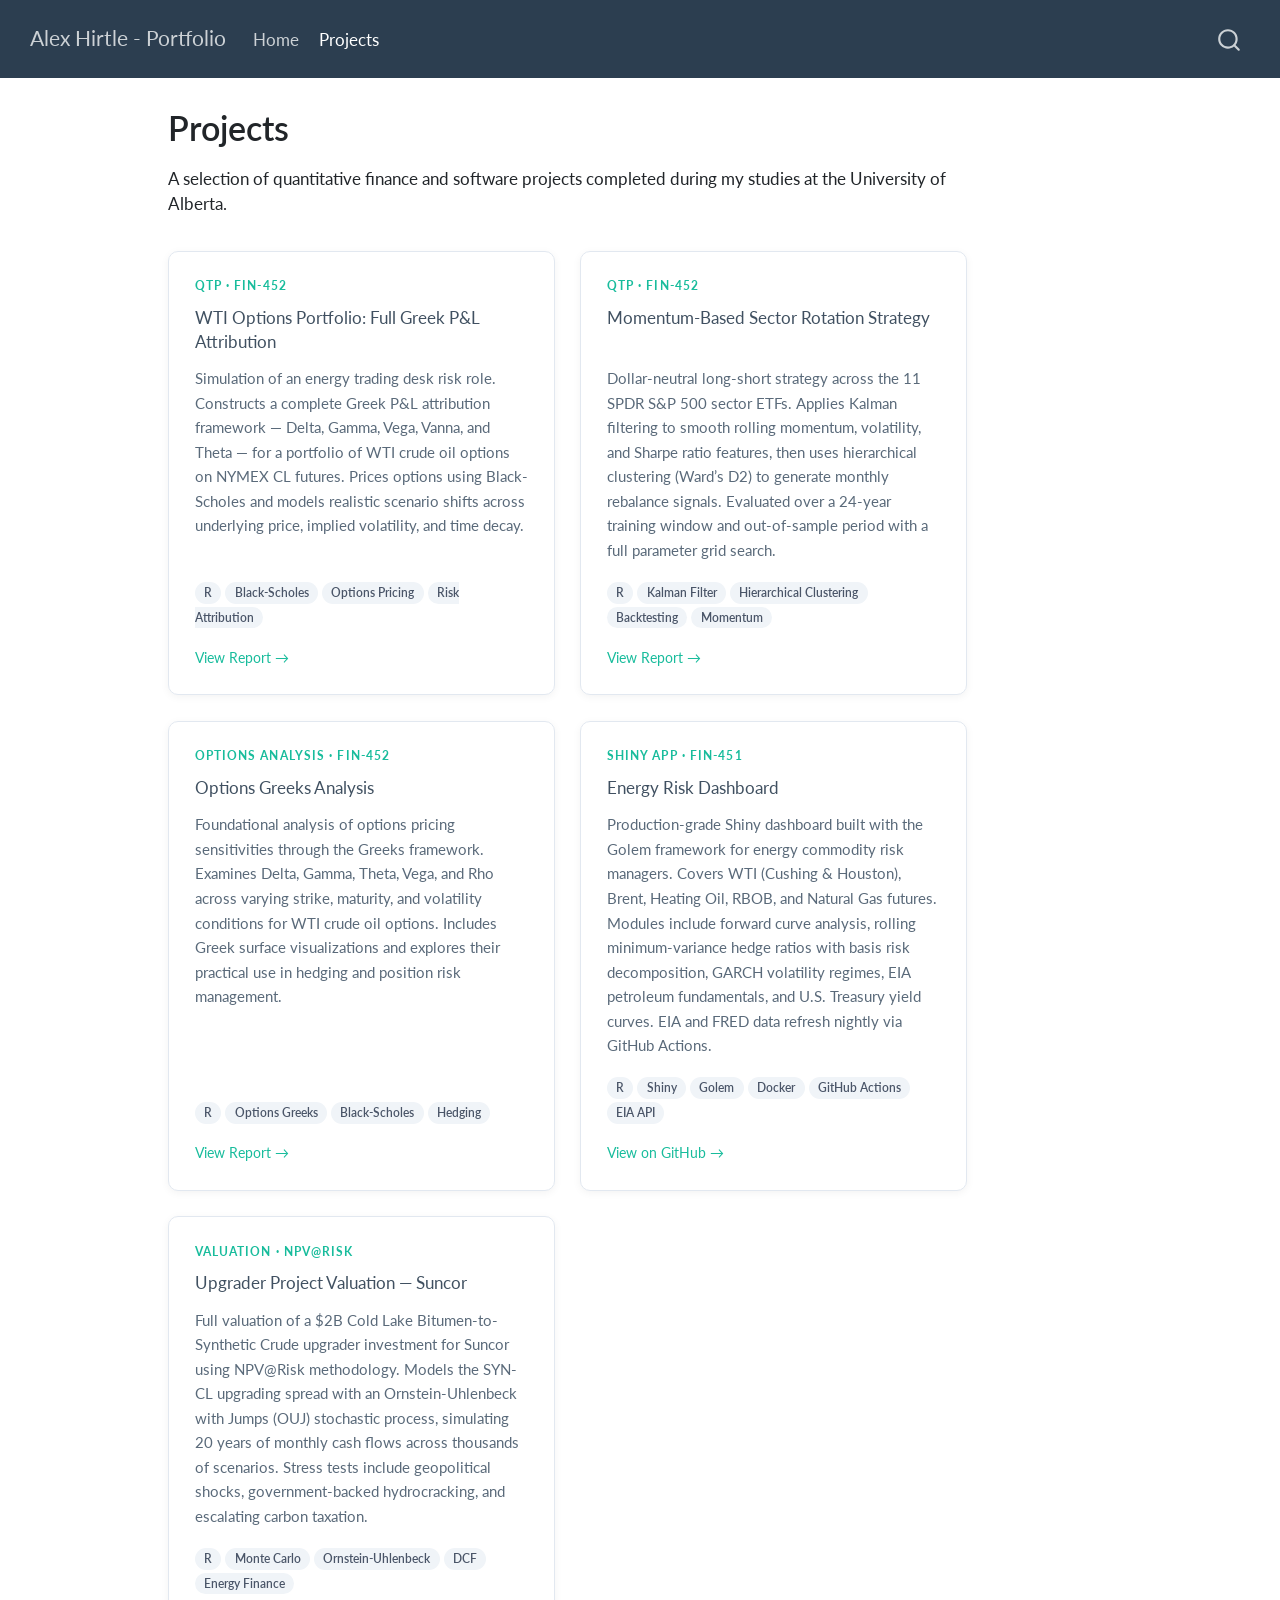
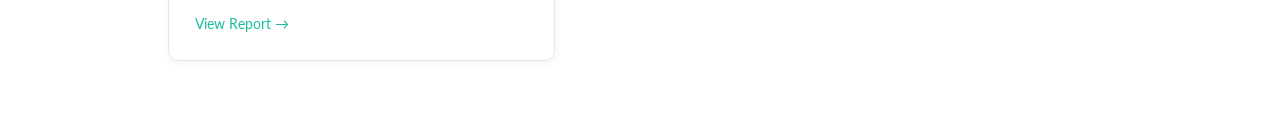
==== docs/projects.html @ 3a6fcc09 "Updated a lot, just missing image now" ====
<!DOCTYPE html>
<html xmlns="http://www.w3.org/1999/xhtml" lang="en" xml:lang="en"><head>

<meta charset="utf-8">
<meta name="generator" content="quarto-1.9.37">

<meta name="viewport" content="width=device-width, initial-scale=1.0, user-scalable=yes">


<title>Projects – Alex Hirtle - Portfolio</title>
<style>
/* Default styles provided by pandoc.
** See https://pandoc.org/MANUAL.html#variables-for-html for config info.
*/
code{white-space: pre-wrap;}
span.smallcaps{font-variant: small-caps;}
div.columns{display: flex; gap: min(4vw, 1.5em);}
div.column{flex: auto; overflow-x: auto;}
div.hanging-indent{margin-left: 1.5em; text-indent: -1.5em;}
ul.task-list{list-style: none;}
ul.task-list li input[type="checkbox"] {
  width: 0.8em;
  margin: 0 0.8em 0.2em -1em; /* quarto-specific, see https://github.com/quarto-dev/quarto-cli/issues/4556 */ 
  vertical-align: middle;
}
</style>


<script src="site_libs/quarto-nav/quarto-nav.js"></script>
<script src="site_libs/quarto-nav/headroom.min.js"></script>
<script src="site_libs/clipboard/clipboard.min.js"></script>
<script src="site_libs/quarto-search/autocomplete.umd.js"></script>
<script src="site_libs/quarto-search/fuse.min.js"></script>
<script src="site_libs/quarto-search/quarto-search.js"></script>
<meta name="quarto:offset" content="./">
<script src="site_libs/quarto-html/quarto.js" type="module"></script>
<script src="site_libs/quarto-html/tabsets/tabsets.js" type="module"></script>
<script src="site_libs/quarto-html/popper.min.js"></script>
<script src="site_libs/quarto-html/tippy.umd.min.js"></script>
<script src="site_libs/quarto-html/anchor.min.js"></script>
<link href="site_libs/quarto-html/tippy.css" rel="stylesheet">
<link href="site_libs/quarto-html/quarto-syntax-highlighting-7f8f88aac4f3542376d5c11b86a4c14d.css" rel="stylesheet" id="quarto-text-highlighting-styles">
<script src="site_libs/bootstrap/bootstrap.min.js"></script>
<link href="site_libs/bootstrap/bootstrap-icons.css" rel="stylesheet">
<link href="site_libs/bootstrap/bootstrap-e09789bbb6e2563e4ad6529c4c637996.min.css" rel="stylesheet" append-hash="true" id="quarto-bootstrap" data-mode="light">
<script id="quarto-search-options" type="application/json">{
  "location": "navbar",
  "copy-button": false,
  "collapse-after": 3,
  "panel-placement": "end",
  "type": "overlay",
  "limit": 50,
  "keyboard-shortcut": [
    "f",
    "/",
    "s"
  ],
  "show-item-context": false,
  "language": {
    "search-no-results-text": "No results",
    "search-matching-documents-text": "matching documents",
    "search-copy-link-title": "Copy link to search",
    "search-hide-matches-text": "Hide additional matches",
    "search-more-match-text": "more match in this document",
    "search-more-matches-text": "more matches in this document",
    "search-clear-button-title": "Clear",
    "search-text-placeholder": "",
    "search-detached-cancel-button-title": "Cancel",
    "search-submit-button-title": "Submit",
    "search-label": "Search"
  }
}</script>


<link rel="stylesheet" href="styles.css">
</head>

<body class="nav-fixed quarto-light">

<div id="quarto-search-results"></div>
  <header id="quarto-header" class="headroom fixed-top">
    <nav class="navbar navbar-expand-lg " data-bs-theme="dark">
      <div class="navbar-container container-fluid">
      <div class="navbar-brand-container mx-auto">
    <a class="navbar-brand" href="./index.html">
    <span class="navbar-title">Alex Hirtle - Portfolio</span>
    </a>
  </div>
            <div id="quarto-search" class="" title="Search"></div>
          <button class="navbar-toggler" type="button" data-bs-toggle="collapse" data-bs-target="#navbarCollapse" aria-controls="navbarCollapse" role="menu" aria-expanded="false" aria-label="Toggle navigation" onclick="if (window.quartoToggleHeadroom) { window.quartoToggleHeadroom(); }">
  <span class="navbar-toggler-icon"></span>
</button>
          <div class="collapse navbar-collapse" id="navbarCollapse">
            <ul class="navbar-nav navbar-nav-scroll me-auto">
  <li class="nav-item">
    <a class="nav-link" href="./index.html"> 
<span class="menu-text">Home</span></a>
  </li>  
  <li class="nav-item">
    <a class="nav-link active" href="./projects.html" aria-current="page"> 
<span class="menu-text">Projects</span></a>
  </li>  
</ul>
          </div> <!-- /navcollapse -->
            <div class="quarto-navbar-tools">
</div>
      </div> <!-- /container-fluid -->
    </nav>
</header>
<!-- content -->
<div id="quarto-content" class="quarto-container page-columns page-rows-contents page-layout-article page-navbar">
<!-- sidebar -->
<!-- margin-sidebar -->
    <div id="quarto-margin-sidebar" class="sidebar margin-sidebar zindex-bottom">
        
    </div>
<!-- main -->
<main class="content" id="quarto-document-content">

<header id="title-block-header" class="quarto-title-block default">
<div class="quarto-title">
<h1 class="title">Projects</h1>
</div>



<div class="quarto-title-meta">

    
  
    
  </div>
  


</header>


<p>A selection of quantitative finance and software projects completed during my studies at the University of Alberta.</p>
<div class="project-grid">
<div class="project-card">
<div class="project-label">
QTP · Fin-452
</div>
<h5 class="anchored">
<a href="projects/Alex_Hirtle_1719121.html">WTI Options Portfolio: Full Greek P&amp;L Attribution</a>
</h5>
<p>
Simulation of an energy trading desk risk role. Constructs a complete Greek P&amp;L attribution framework — Delta, Gamma, Vega, Vanna, and Theta — for a portfolio of WTI crude oil options on NYMEX CL futures. Prices options using Black-Scholes and models realistic scenario shifts across underlying price, implied volatility, and time decay.
</p>
<div class="tech-tags">
<p><span class="tech-tag">R</span> <span class="tech-tag">Black-Scholes</span> <span class="tech-tag">Options Pricing</span> <span class="tech-tag">Risk Attribution</span></p>
</div>
<div class="project-link">
<a href="projects/Alex_Hirtle_1719121.html">View Report →</a>
</div>
</div>
<div class="project-card">
<div class="project-label">
QTP · Fin-452
</div>
<h5 class="anchored">
<a href="projects/QTP.html">Momentum-Based Sector Rotation Strategy</a>
</h5>
<p>
Dollar-neutral long-short strategy across the 11 SPDR S&amp;P 500 sector ETFs. Applies Kalman filtering to smooth rolling momentum, volatility, and Sharpe ratio features, then uses hierarchical clustering (Ward’s D2) to generate monthly rebalance signals. Evaluated over a 24-year training window and out-of-sample period with a full parameter grid search.
</p>
<div class="tech-tags">
<p><span class="tech-tag">R</span> <span class="tech-tag">Kalman Filter</span> <span class="tech-tag">Hierarchical Clustering</span> <span class="tech-tag">Backtesting</span> <span class="tech-tag">Momentum</span></p>
</div>
<div class="project-link">
<a href="projects/QTP.html">View Report →</a>
</div>
</div>
<div class="project-card">
<div class="project-label">
Options Analysis · Fin-452
</div>
<h5 class="anchored">
<a href="projects/p1-options_greeks.html">Options Greeks Analysis</a>
</h5>
<p>
Foundational analysis of options pricing sensitivities through the Greeks framework. Examines Delta, Gamma, Theta, Vega, and Rho across varying strike, maturity, and volatility conditions for WTI crude oil options. Includes Greek surface visualizations and explores their practical use in hedging and position risk management.
</p>
<div class="tech-tags">
<p><span class="tech-tag">R</span> <span class="tech-tag">Options Greeks</span> <span class="tech-tag">Black-Scholes</span> <span class="tech-tag">Hedging</span></p>
</div>
<div class="project-link">
<a href="projects/p1-options_greeks.html">View Report →</a>
</div>
</div>
<div class="project-card">
<div class="project-label">
Shiny App · Fin-451
</div>
<h5 class="anchored">
<a href="https://github.com/PassiveAlex/Fin-451-Golem" target="_blank">Energy Risk Dashboard</a>
</h5>
<p>
Production-grade Shiny dashboard built with the Golem framework for energy commodity risk managers. Covers WTI (Cushing &amp; Houston), Brent, Heating Oil, RBOB, and Natural Gas futures. Modules include forward curve analysis, rolling minimum-variance hedge ratios with basis risk decomposition, GARCH volatility regimes, EIA petroleum fundamentals, and U.S. Treasury yield curves. EIA and FRED data refresh nightly via GitHub Actions.
</p>
<div class="tech-tags">
<p><span class="tech-tag">R</span> <span class="tech-tag">Shiny</span> <span class="tech-tag">Golem</span> <span class="tech-tag">Docker</span> <span class="tech-tag">GitHub Actions</span> <span class="tech-tag">EIA API</span></p>
</div>
<div class="project-link">
<a href="https://github.com/PassiveAlex/Fin-451-Golem" target="_blank">View on GitHub →</a>
</div>
</div>
<div class="project-card">
<div class="project-label">
Valuation · NPV@Risk
</div>
<h5 class="anchored">
<a href="projects/Upgrader_Master_Document.html">Upgrader Project Valuation — Suncor</a>
</h5>
<p>
Full valuation of a $2B Cold Lake Bitumen-to-Synthetic Crude upgrader investment for Suncor using NPV@Risk methodology. Models the SYN-CL upgrading spread with an Ornstein-Uhlenbeck with Jumps (OUJ) stochastic process, simulating 20 years of monthly cash flows across thousands of scenarios. Stress tests include geopolitical shocks, government-backed hydrocracking, and escalating carbon taxation.
</p>
<div class="tech-tags">
<p><span class="tech-tag">R</span> <span class="tech-tag">Monte Carlo</span> <span class="tech-tag">Ornstein-Uhlenbeck</span> <span class="tech-tag">DCF</span> <span class="tech-tag">Energy Finance</span></p>
</div>
<div class="project-link">
<a href="projects/Upgrader_Master_Document.html">View Report →</a>
</div>
</div>
</div>



</main> <!-- /main -->
<script id="quarto-html-after-body" type="application/javascript">
  window.document.addEventListener("DOMContentLoaded", function (event) {
    const icon = "";
    const anchorJS = new window.AnchorJS();
    anchorJS.options = {
      placement: 'right',
      icon: icon
    };
    anchorJS.add('.anchored');
    const isCodeAnnotation = (el) => {
      for (const clz of el.classList) {
        if (clz.startsWith('code-annotation-')) {                     
          return true;
        }
      }
      return false;
    }
    const onCopySuccess = function(e) {
      // button target
      const button = e.trigger;
      // don't keep focus
      button.blur();
      // flash "checked"
      button.classList.add('code-copy-button-checked');
      var currentTitle = button.getAttribute("title");
      button.setAttribute("title", "Copied!");
      let tooltip;
      if (window.bootstrap) {
        button.setAttribute("data-bs-toggle", "tooltip");
        button.setAttribute("data-bs-placement", "left");
        button.setAttribute("data-bs-title", "Copied!");
        tooltip = new bootstrap.Tooltip(button, 
          { trigger: "manual", 
            customClass: "code-copy-button-tooltip",
            offset: [0, -8]});
        tooltip.show();    
      }
      setTimeout(function() {
        if (tooltip) {
          tooltip.hide();
          button.removeAttribute("data-bs-title");
          button.removeAttribute("data-bs-toggle");
          button.removeAttribute("data-bs-placement");
        }
        button.setAttribute("title", currentTitle);
        button.classList.remove('code-copy-button-checked');
      }, 1000);
      // clear code selection
      e.clearSelection();
    }
    const getTextToCopy = function(trigger) {
      const outerScaffold = trigger.parentElement.cloneNode(true);
      const codeEl = outerScaffold.querySelector('code');
      for (const childEl of codeEl.children) {
        if (isCodeAnnotation(childEl)) {
          childEl.remove();
        }
      }
      return codeEl.innerText;
    }
    const clipboard = new window.ClipboardJS('.code-copy-button:not([data-in-quarto-modal])', {
      text: getTextToCopy
    });
    clipboard.on('success', onCopySuccess);
    if (window.document.getElementById('quarto-embedded-source-code-modal')) {
      const clipboardModal = new window.ClipboardJS('.code-copy-button[data-in-quarto-modal]', {
        text: getTextToCopy,
        container: window.document.getElementById('quarto-embedded-source-code-modal')
      });
      clipboardModal.on('success', onCopySuccess);
    }
      var localhostRegex = new RegExp(/^(?:http|https):\/\/localhost\:?[0-9]*\//);
      var mailtoRegex = new RegExp(/^mailto:/);
        var filterRegex = new RegExp('/' + window.location.host + '/');
      var isInternal = (href) => {
          return filterRegex.test(href) || localhostRegex.test(href) || mailtoRegex.test(href);
      }
      // Inspect non-navigation links and adorn them if external
     var links = window.document.querySelectorAll('a[href]:not(.nav-link):not(.navbar-brand):not(.toc-action):not(.sidebar-link):not(.sidebar-item-toggle):not(.pagination-link):not(.no-external):not([aria-hidden]):not(.dropdown-item):not(.quarto-navigation-tool):not(.about-link)');
      for (var i=0; i<links.length; i++) {
        const link = links[i];
        if (!isInternal(link.href)) {
          // undo the damage that might have been done by quarto-nav.js in the case of
          // links that we want to consider external
          if (link.dataset.originalHref !== undefined) {
            link.href = link.dataset.originalHref;
          }
        }
      }
    function tippyHover(el, contentFn, onTriggerFn, onUntriggerFn) {
      const config = {
        allowHTML: true,
        maxWidth: 500,
        delay: 100,
        arrow: false,
        appendTo: function(el) {
            return el.parentElement;
        },
        interactive: true,
        interactiveBorder: 10,
        theme: 'quarto',
        placement: 'bottom-start',
      };
      if (contentFn) {
        config.content = contentFn;
      }
      if (onTriggerFn) {
        config.onTrigger = onTriggerFn;
      }
      if (onUntriggerFn) {
        config.onUntrigger = onUntriggerFn;
      }
      window.tippy(el, config); 
    }
    const noterefs = window.document.querySelectorAll('a[role="doc-noteref"]');
    for (var i=0; i<noterefs.length; i++) {
      const ref = noterefs[i];
      tippyHover(ref, function() {
        // use id or data attribute instead here
        let href = ref.getAttribute('data-footnote-href') || ref.getAttribute('href');
        try { href = new URL(href).hash; } catch {}
        const id = href.replace(/^#\/?/, "");
        const note = window.document.getElementById(id);
        if (note) {
          return note.innerHTML;
        } else {
          return "";
        }
      });
    }
    const xrefs = window.document.querySelectorAll('a.quarto-xref');
    const processXRef = (id, note) => {
      // Strip column container classes
      const stripColumnClz = (el) => {
        el.classList.remove("page-full", "page-columns");
        if (el.children) {
          for (const child of el.children) {
            stripColumnClz(child);
          }
        }
      }
      stripColumnClz(note)
      if (id === null || id.startsWith('sec-')) {
        // Special case sections, only their first couple elements
        const container = document.createElement("div");
        if (note.children && note.children.length > 2) {
          container.appendChild(note.children[0].cloneNode(true));
          for (let i = 1; i < note.children.length; i++) {
            const child = note.children[i];
            if (child.tagName === "P" && child.innerText === "") {
              continue;
            } else {
              container.appendChild(child.cloneNode(true));
              break;
            }
          }
          if (window.Quarto?.typesetMath) {
            window.Quarto.typesetMath(container);
          }
          return container.innerHTML
        } else {
          if (window.Quarto?.typesetMath) {
            window.Quarto.typesetMath(note);
          }
          return note.innerHTML;
        }
      } else {
        // Remove any anchor links if they are present
        const anchorLink = note.querySelector('a.anchorjs-link');
        if (anchorLink) {
          anchorLink.remove();
        }
        if (window.Quarto?.typesetMath) {
          window.Quarto.typesetMath(note);
        }
        if (note.classList.contains("callout")) {
          return note.outerHTML;
        } else {
          return note.innerHTML;
        }
      }
    }
    for (var i=0; i<xrefs.length; i++) {
      const xref = xrefs[i];
      tippyHover(xref, undefined, function(instance) {
        instance.disable();
        let url = xref.getAttribute('href');
        let hash = undefined; 
        if (url.startsWith('#')) {
          hash = url;
        } else {
          try { hash = new URL(url).hash; } catch {}
        }
        if (hash) {
          const id = hash.replace(/^#\/?/, "");
          const note = window.document.getElementById(id);
          if (note !== null) {
            try {
              const html = processXRef(id, note.cloneNode(true));
              instance.setContent(html);
            } finally {
              instance.enable();
              instance.show();
            }
          } else {
            // See if we can fetch this
            fetch(url.split('#')[0])
            .then(res => res.text())
            .then(html => {
              const parser = new DOMParser();
              const htmlDoc = parser.parseFromString(html, "text/html");
              const note = htmlDoc.getElementById(id);
              if (note !== null) {
                const html = processXRef(id, note);
                instance.setContent(html);
              } 
            }).finally(() => {
              instance.enable();
              instance.show();
            });
          }
        } else {
          // See if we can fetch a full url (with no hash to target)
          // This is a special case and we should probably do some content thinning / targeting
          fetch(url)
          .then(res => res.text())
          .then(html => {
            const parser = new DOMParser();
            const htmlDoc = parser.parseFromString(html, "text/html");
            const note = htmlDoc.querySelector('main.content');
            if (note !== null) {
              // This should only happen for chapter cross references
              // (since there is no id in the URL)
              // remove the first header
              if (note.children.length > 0 && note.children[0].tagName === "HEADER") {
                note.children[0].remove();
              }
              const html = processXRef(null, note);
              instance.setContent(html);
            } 
          }).finally(() => {
            instance.enable();
            instance.show();
          });
        }
      }, function(instance) {
      });
    }
        let selectedAnnoteEl;
        const selectorForAnnotation = ( cell, annotation) => {
          let cellAttr = 'data-code-cell="' + cell + '"';
          let lineAttr = 'data-code-annotation="' +  annotation + '"';
          const selector = 'span[' + cellAttr + '][' + lineAttr + ']';
          return selector;
        }
        const selectCodeLines = (annoteEl) => {
          const doc = window.document;
          const targetCell = annoteEl.getAttribute("data-target-cell");
          const targetAnnotation = annoteEl.getAttribute("data-target-annotation");
          const annoteSpan = window.document.querySelector(selectorForAnnotation(targetCell, targetAnnotation));
          const lines = annoteSpan.getAttribute("data-code-lines").split(",");
          const lineIds = lines.map((line) => {
            return targetCell + "-" + line;
          })
          let top = null;
          let height = null;
          let parent = null;
          if (lineIds.length > 0) {
              //compute the position of the single el (top and bottom and make a div)
              const el = window.document.getElementById(lineIds[0]);
              top = el.offsetTop;
              height = el.offsetHeight;
              parent = el.parentElement.parentElement;
            if (lineIds.length > 1) {
              const lastEl = window.document.getElementById(lineIds[lineIds.length - 1]);
              const bottom = lastEl.offsetTop + lastEl.offsetHeight;
              height = bottom - top;
            }
            if (top !== null && height !== null && parent !== null) {
              // cook up a div (if necessary) and position it 
              let div = window.document.getElementById("code-annotation-line-highlight");
              if (div === null) {
                div = window.document.createElement("div");
                div.setAttribute("id", "code-annotation-line-highlight");
                div.style.position = 'absolute';
                parent.appendChild(div);
              }
              div.style.top = top - 2 + "px";
              div.style.height = height + 4 + "px";
              div.style.left = 0;
              let gutterDiv = window.document.getElementById("code-annotation-line-highlight-gutter");
              if (gutterDiv === null) {
                gutterDiv = window.document.createElement("div");
                gutterDiv.setAttribute("id", "code-annotation-line-highlight-gutter");
                gutterDiv.style.position = 'absolute';
                const codeCell = window.document.getElementById(targetCell);
                const gutter = codeCell.querySelector('.code-annotation-gutter');
                gutter.appendChild(gutterDiv);
              }
              gutterDiv.style.top = top - 2 + "px";
              gutterDiv.style.height = height + 4 + "px";
            }
            selectedAnnoteEl = annoteEl;
          }
        };
        const unselectCodeLines = () => {
          const elementsIds = ["code-annotation-line-highlight", "code-annotation-line-highlight-gutter"];
          elementsIds.forEach((elId) => {
            const div = window.document.getElementById(elId);
            if (div) {
              div.remove();
            }
          });
          selectedAnnoteEl = undefined;
        };
          // Handle positioning of the toggle
      window.addEventListener(
        "resize",
        throttle(() => {
          elRect = undefined;
          if (selectedAnnoteEl) {
            selectCodeLines(selectedAnnoteEl);
          }
        }, 10)
      );
      function throttle(fn, ms) {
      let throttle = false;
      let timer;
        return (...args) => {
          if(!throttle) { // first call gets through
              fn.apply(this, args);
              throttle = true;
          } else { // all the others get throttled
              if(timer) clearTimeout(timer); // cancel #2
              timer = setTimeout(() => {
                fn.apply(this, args);
                timer = throttle = false;
              }, ms);
          }
        };
      }
        // Attach click handler to the DT
        const annoteDls = window.document.querySelectorAll('dt[data-target-cell]');
        for (const annoteDlNode of annoteDls) {
          annoteDlNode.addEventListener('click', (event) => {
            const clickedEl = event.target;
            if (clickedEl !== selectedAnnoteEl) {
              unselectCodeLines();
              const activeEl = window.document.querySelector('dt[data-target-cell].code-annotation-active');
              if (activeEl) {
                activeEl.classList.remove('code-annotation-active');
              }
              selectCodeLines(clickedEl);
              clickedEl.classList.add('code-annotation-active');
            } else {
              // Unselect the line
              unselectCodeLines();
              clickedEl.classList.remove('code-annotation-active');
            }
          });
        }
    const findCites = (el) => {
      const parentEl = el.parentElement;
      if (parentEl) {
        const cites = parentEl.dataset.cites;
        if (cites) {
          return {
            el,
            cites: cites.split(' ')
          };
        } else {
          return findCites(el.parentElement)
        }
      } else {
        return undefined;
      }
    };
    var bibliorefs = window.document.querySelectorAll('a[role="doc-biblioref"]');
    for (var i=0; i<bibliorefs.length; i++) {
      const ref = bibliorefs[i];
      const citeInfo = findCites(ref);
      if (citeInfo) {
        tippyHover(citeInfo.el, function() {
          var popup = window.document.createElement('div');
          citeInfo.cites.forEach(function(cite) {
            var citeDiv = window.document.createElement('div');
            citeDiv.classList.add('hanging-indent');
            citeDiv.classList.add('csl-entry');
            var biblioDiv = window.document.getElementById('ref-' + cite);
            if (biblioDiv) {
              citeDiv.innerHTML = biblioDiv.innerHTML;
            }
            popup.appendChild(citeDiv);
          });
          return popup.innerHTML;
        });
      }
    }
  });
  </script>
</div> <!-- /content -->




</body></html>
---- docs/site_libs/quarto-html/tippy.css ----
.tippy-box[data-animation=fade][data-state=hidden]{opacity:0}[data-tippy-root]{max-width:calc(100vw - 10px)}.tippy-box{position:relative;background-color:#333;color:#fff;border-radius:4px;font-size:14px;line-height:1.4;white-space:normal;outline:0;transition-property:transform,visibility,opacity}.tippy-box[data-placement^=top]>.tippy-arrow{bottom:0}.tippy-box[data-placement^=top]>.tippy-arrow:before{bottom:-7px;left:0;border-width:8px 8px 0;border-top-color:initial;transform-origin:center top}.tippy-box[data-placement^=bottom]>.tippy-arrow{top:0}.tippy-box[data-placement^=bottom]>.tippy-arrow:before{top:-7px;left:0;border-width:0 8px 8px;border-bottom-color:initial;transform-origin:center bottom}.tippy-box[data-placement^=left]>.tippy-arrow{right:0}.tippy-box[data-placement^=left]>.tippy-arrow:before{border-width:8px 0 8px 8px;border-left-color:initial;right:-7px;transform-origin:center left}.tippy-box[data-placement^=right]>.tippy-arrow{left:0}.tippy-box[data-placement^=right]>.tippy-arrow:before{left:-7px;border-width:8px 8px 8px 0;border-right-color:initial;transform-origin:center right}.tippy-box[data-inertia][data-state=visible]{transition-timing-function:cubic-bezier(.54,1.5,.38,1.11)}.tippy-arrow{width:16px;height:16px;color:#333}.tippy-arrow:before{content:"";position:absolute;border-color:transparent;border-style:solid}.tippy-content{position:relative;padding:5px 9px;z-index:1}
---- docs/site_libs/quarto-html/quarto-syntax-highlighting-7f8f88aac4f3542376d5c11b86a4c14d.css ----
/* quarto syntax highlight colors */
:root {
  --quarto-hl-ot-color: #003B4F;
  --quarto-hl-at-color: #657422;
  --quarto-hl-ss-color: #20794D;
  --quarto-hl-an-color: #5E5E5E;
  --quarto-hl-fu-color: #4758AB;
  --quarto-hl-st-color: #20794D;
  --quarto-hl-cf-color: #003B4F;
  --quarto-hl-op-color: #5E5E5E;
  --quarto-hl-er-color: #AD0000;
  --quarto-hl-bn-color: #AD0000;
  --quarto-hl-al-color: #AD0000;
  --quarto-hl-va-color: #111111;
  --quarto-hl-bu-color: inherit;
  --quarto-hl-ex-color: inherit;
  --quarto-hl-pp-color: #AD0000;
  --quarto-hl-in-color: #5E5E5E;
  --quarto-hl-vs-color: #20794D;
  --quarto-hl-wa-color: #5E5E5E;
  --quarto-hl-do-color: #5E5E5E;
  --quarto-hl-im-color: #00769E;
  --quarto-hl-ch-color: #20794D;
  --quarto-hl-dt-color: #AD0000;
  --quarto-hl-fl-color: #AD0000;
  --quarto-hl-co-color: #5E5E5E;
  --quarto-hl-cv-color: #5E5E5E;
  --quarto-hl-cn-color: #8f5902;
  --quarto-hl-sc-color: #5E5E5E;
  --quarto-hl-dv-color: #AD0000;
  --quarto-hl-kw-color: #003B4F;
}

/* other quarto variables */
:root {
  --quarto-font-monospace: SFMono-Regular, Menlo, Monaco, Consolas, "Liberation Mono", "Courier New", monospace;
}

/* syntax highlight based on Pandoc's rules */
pre > code.sourceCode > span {
  color: #003B4F;
}

code.sourceCode > span {
  color: #003B4F;
}

div.sourceCode,
div.sourceCode pre.sourceCode {
  color: #003B4F;
}

/* Normal */
code span {
  color: #003B4F;
}

/* Alert */
code span.al {
  color: #AD0000;
  font-style: inherit;
}

/* Annotation */
code span.an {
  color: #5E5E5E;
  font-style: inherit;
}

/* Attribute */
code span.at {
  color: #657422;
  font-style: inherit;
}

/* BaseN */
code span.bn {
  color: #AD0000;
  font-style: inherit;
}

/* BuiltIn */
code span.bu {
  font-style: inherit;
}

/* ControlFlow */
code span.cf {
  color: #003B4F;
  font-weight: bold;
  font-style: inherit;
}

/* Char */
code span.ch {
  color: #20794D;
  font-style: inherit;
}

/* Constant */
code span.cn {
  color: #8f5902;
  font-style: inherit;
}

/* Comment */
code span.co {
  color: #5E5E5E;
  font-style: inherit;
}

/* CommentVar */
code span.cv {
  color: #5E5E5E;
  font-style: italic;
}

/* Documentation */
code span.do {
  color: #5E5E5E;
  font-style: italic;
}

/* DataType */
code span.dt {
  color: #AD0000;
  font-style: inherit;
}

/* DecVal */
code span.dv {
  color: #AD0000;
  font-style: inherit;
}

/* Error */
code span.er {
  color: #AD0000;
  font-style: inherit;
}

/* Extension */
code span.ex {
  font-style: inherit;
}

/* Float */
code span.fl {
  color: #AD0000;
  font-style: inherit;
}

/* Function */
code span.fu {
  color: #4758AB;
  font-style: inherit;
}

/* Import */
code span.im {
  color: #00769E;
  font-style: inherit;
}

/* Information */
code span.in {
  color: #5E5E5E;
  font-style: inherit;
}

/* Keyword */
code span.kw {
  color: #003B4F;
  font-weight: bold;
  font-style: inherit;
}

/* Operator */
code span.op {
  color: #5E5E5E;
  font-style: inherit;
}

/* Other */
code span.ot {
  color: #003B4F;
  font-style: inherit;
}

/* Preprocessor */
code span.pp {
  color: #AD0000;
  font-style: inherit;
}

/* SpecialChar */
code span.sc {
  color: #5E5E5E;
  font-style: inherit;
}

/* SpecialString */
code span.ss {
  color: #20794D;
  font-style: inherit;
}

/* String */
code span.st {
  color: #20794D;
  font-style: inherit;
}

/* Variable */
code span.va {
  color: #111111;
  font-style: inherit;
}

/* VerbatimString */
code span.vs {
  color: #20794D;
  font-style: inherit;
}

/* Warning */
code span.wa {
  color: #5E5E5E;
  font-style: italic;
}

.prevent-inlining {
  content: "</";
}

/*# sourceMappingURL=789ad8cd35626ba772517505b42a116e.css.map */
---- docs/styles.css ----
/* Project card grid */
.project-grid {
  display: grid;
  grid-template-columns: repeat(auto-fill, minmax(340px, 1fr));
  gap: 1.5rem;
  margin-top: 2rem;
}

.project-card {
  border: 1px solid #e2e8f0;
  border-radius: 10px;
  padding: 1.5rem;
  background: #ffffff;
  box-shadow: 0 2px 8px rgba(0, 0, 0, 0.05);
  transition: box-shadow 0.2s ease, transform 0.2s ease;
  display: flex;
  flex-direction: column;
}

.project-card:hover {
  box-shadow: 0 8px 24px rgba(0, 0, 0, 0.1);
  transform: translateY(-3px);
}

.project-label {
  font-size: 0.72rem;
  font-weight: 700;
  text-transform: uppercase;
  letter-spacing: 0.09em;
  color: #18bc9c;
  margin-bottom: 0.6rem;
}

.project-card h5 {
  font-size: 1rem;
  font-weight: 600;
  margin-bottom: 0.75rem;
  line-height: 1.4;
}

.project-card h5 a {
  color: #2c3e50;
  text-decoration: none;
}

.project-card h5 a:hover {
  color: #18bc9c;
}

.project-card p {
  font-size: 0.875rem;
  color: #5a6a7a;
  flex: 1;
  line-height: 1.65;
  margin-bottom: 0;
}

.tech-tags {
  display: flex;
  flex-wrap: wrap;
  gap: 0.4rem;
  margin-top: 1rem;
}

.tech-tag {
  font-size: 0.7rem;
  font-weight: 600;
  background: #f0f4f8;
  color: #4a5568;
  padding: 0.2rem 0.55rem;
  border-radius: 20px;
}

.project-link {
  margin-top: 1.1rem;
  font-size: 0.85rem;
  font-weight: 600;
}

.project-link a {
  color: #18bc9c;
  text-decoration: none;
}

.project-link a:hover {
  text-decoration: underline;
}
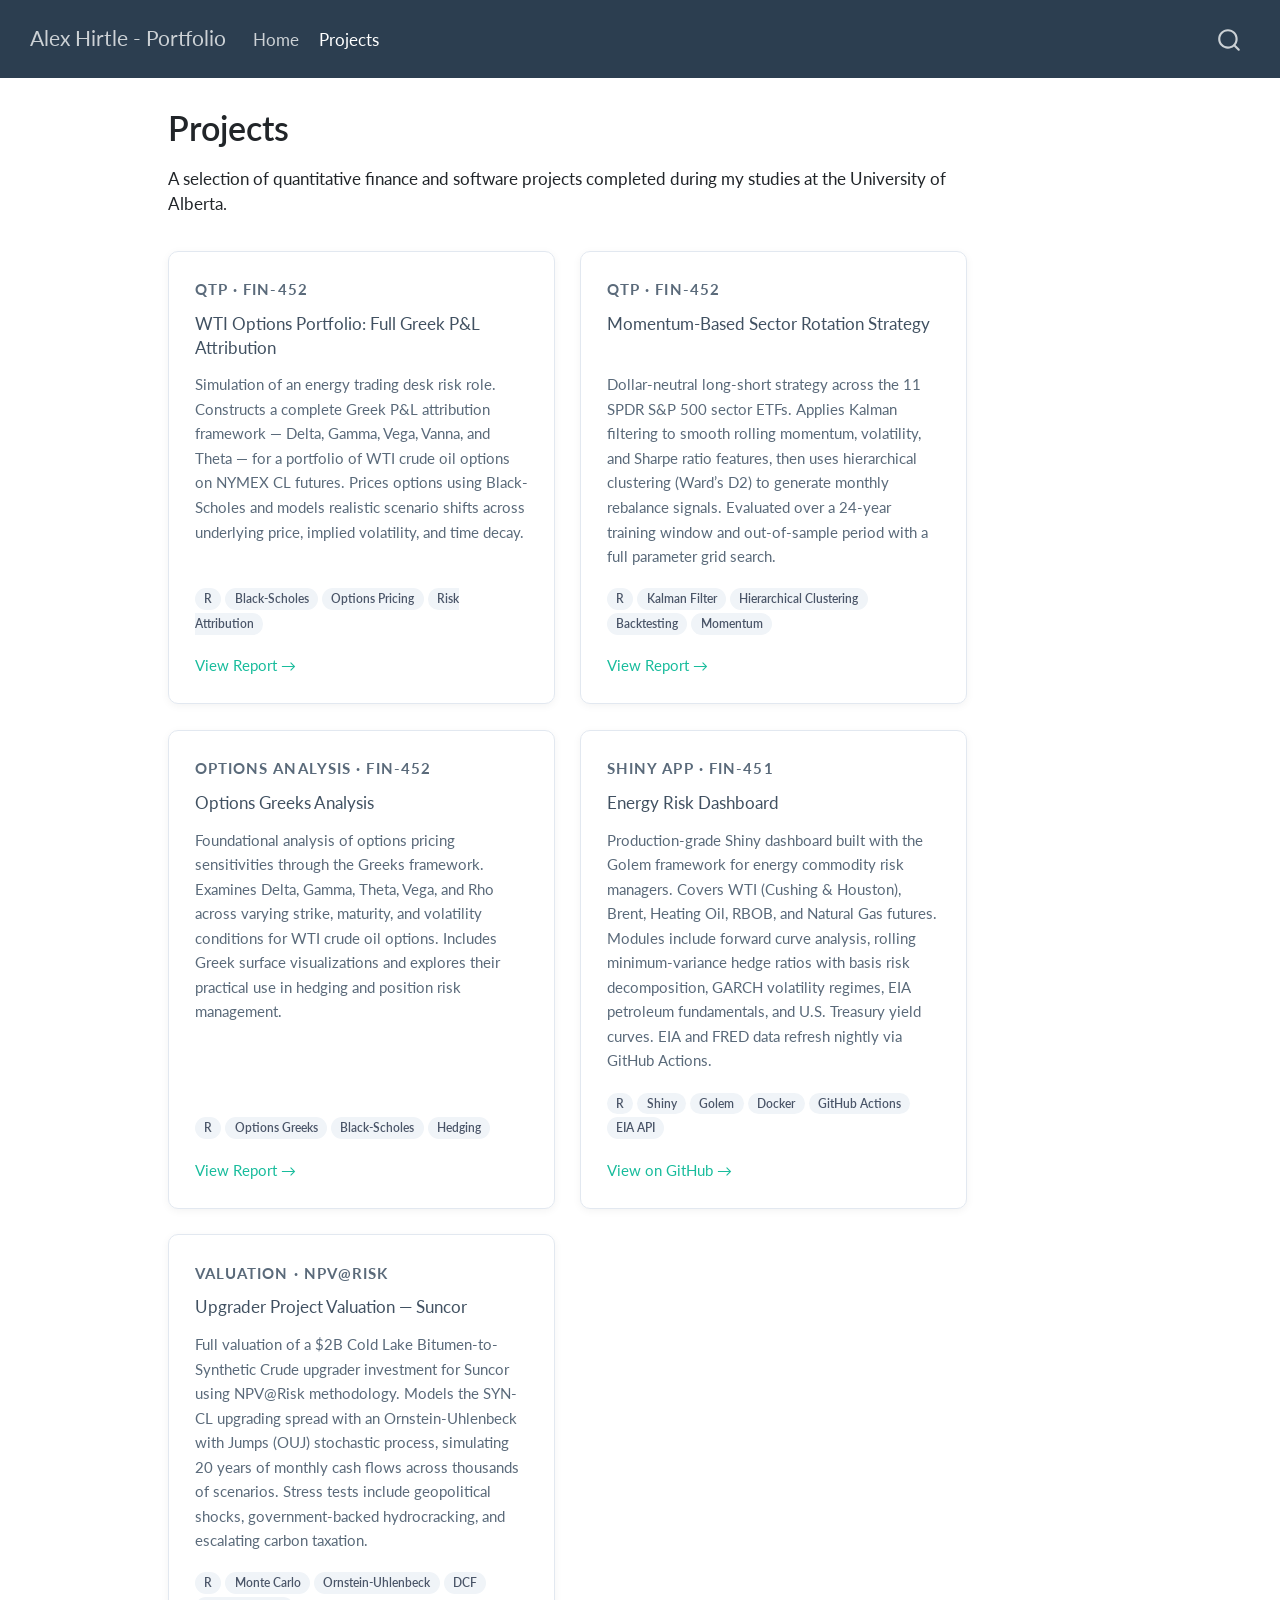
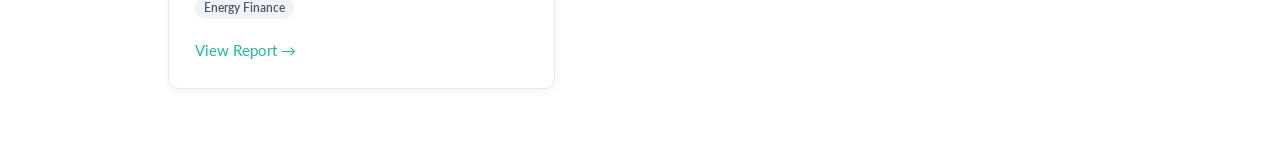
==== commit 66b7e903: "Fix project 404s and remove headshot section Copies project HTML files into docs/projects/ so the li" ====
--- a/docs/projects.html
+++ b/docs/projects.html
@@ -140,7 +140,7 @@
 <div class="project-grid">
 <div class="project-card">
 <div class="project-label">
-QTP · Fin-452
+<p>QTP · Fin-452</p>
 </div>
 <h5 class="anchored">
 <a href="projects/Alex_Hirtle_1719121.html">WTI Options Portfolio: Full Greek P&amp;L Attribution</a>
@@ -152,12 +152,12 @@
 <p><span class="tech-tag">R</span> <span class="tech-tag">Black-Scholes</span> <span class="tech-tag">Options Pricing</span> <span class="tech-tag">Risk Attribution</span></p>
 </div>
 <div class="project-link">
-<a href="projects/Alex_Hirtle_1719121.html">View Report →</a>
+<p><a href="projects/Alex_Hirtle_1719121.html">View Report →</a></p>
 </div>
 </div>
 <div class="project-card">
 <div class="project-label">
-QTP · Fin-452
+<p>QTP · Fin-452</p>
 </div>
 <h5 class="anchored">
 <a href="projects/QTP.html">Momentum-Based Sector Rotation Strategy</a>
@@ -169,12 +169,12 @@
 <p><span class="tech-tag">R</span> <span class="tech-tag">Kalman Filter</span> <span class="tech-tag">Hierarchical Clustering</span> <span class="tech-tag">Backtesting</span> <span class="tech-tag">Momentum</span></p>
 </div>
 <div class="project-link">
-<a href="projects/QTP.html">View Report →</a>
+<p><a href="projects/QTP.html">View Report →</a></p>
 </div>
 </div>
 <div class="project-card">
 <div class="project-label">
-Options Analysis · Fin-452
+<p>Options Analysis · Fin-452</p>
 </div>
 <h5 class="anchored">
 <a href="projects/p1-options_greeks.html">Options Greeks Analysis</a>
@@ -186,12 +186,12 @@
 <p><span class="tech-tag">R</span> <span class="tech-tag">Options Greeks</span> <span class="tech-tag">Black-Scholes</span> <span class="tech-tag">Hedging</span></p>
 </div>
 <div class="project-link">
-<a href="projects/p1-options_greeks.html">View Report →</a>
+<p><a href="projects/p1-options_greeks.html">View Report →</a></p>
 </div>
 </div>
 <div class="project-card">
 <div class="project-label">
-Shiny App · Fin-451
+<p>Shiny App · Fin-451</p>
 </div>
 <h5 class="anchored">
 <a href="https://github.com/PassiveAlex/Fin-451-Golem" target="_blank">Energy Risk Dashboard</a>
@@ -203,12 +203,12 @@
 <p><span class="tech-tag">R</span> <span class="tech-tag">Shiny</span> <span class="tech-tag">Golem</span> <span class="tech-tag">Docker</span> <span class="tech-tag">GitHub Actions</span> <span class="tech-tag">EIA API</span></p>
 </div>
 <div class="project-link">
-<a href="https://github.com/PassiveAlex/Fin-451-Golem" target="_blank">View on GitHub →</a>
+<p><a href="https://github.com/PassiveAlex/Fin-451-Golem" target="_blank">View on GitHub →</a></p>
 </div>
 </div>
 <div class="project-card">
 <div class="project-label">
-Valuation · NPV@Risk
+<p>Valuation · NPV@Risk</p>
 </div>
 <h5 class="anchored">
 <a href="projects/Upgrader_Master_Document.html">Upgrader Project Valuation — Suncor</a>
@@ -220,7 +220,7 @@
 <p><span class="tech-tag">R</span> <span class="tech-tag">Monte Carlo</span> <span class="tech-tag">Ornstein-Uhlenbeck</span> <span class="tech-tag">DCF</span> <span class="tech-tag">Energy Finance</span></p>
 </div>
 <div class="project-link">
-<a href="projects/Upgrader_Master_Document.html">View Report →</a>
+<p><a href="projects/Upgrader_Master_Document.html">View Report →</a></p>
 </div>
 </div>
 </div>
